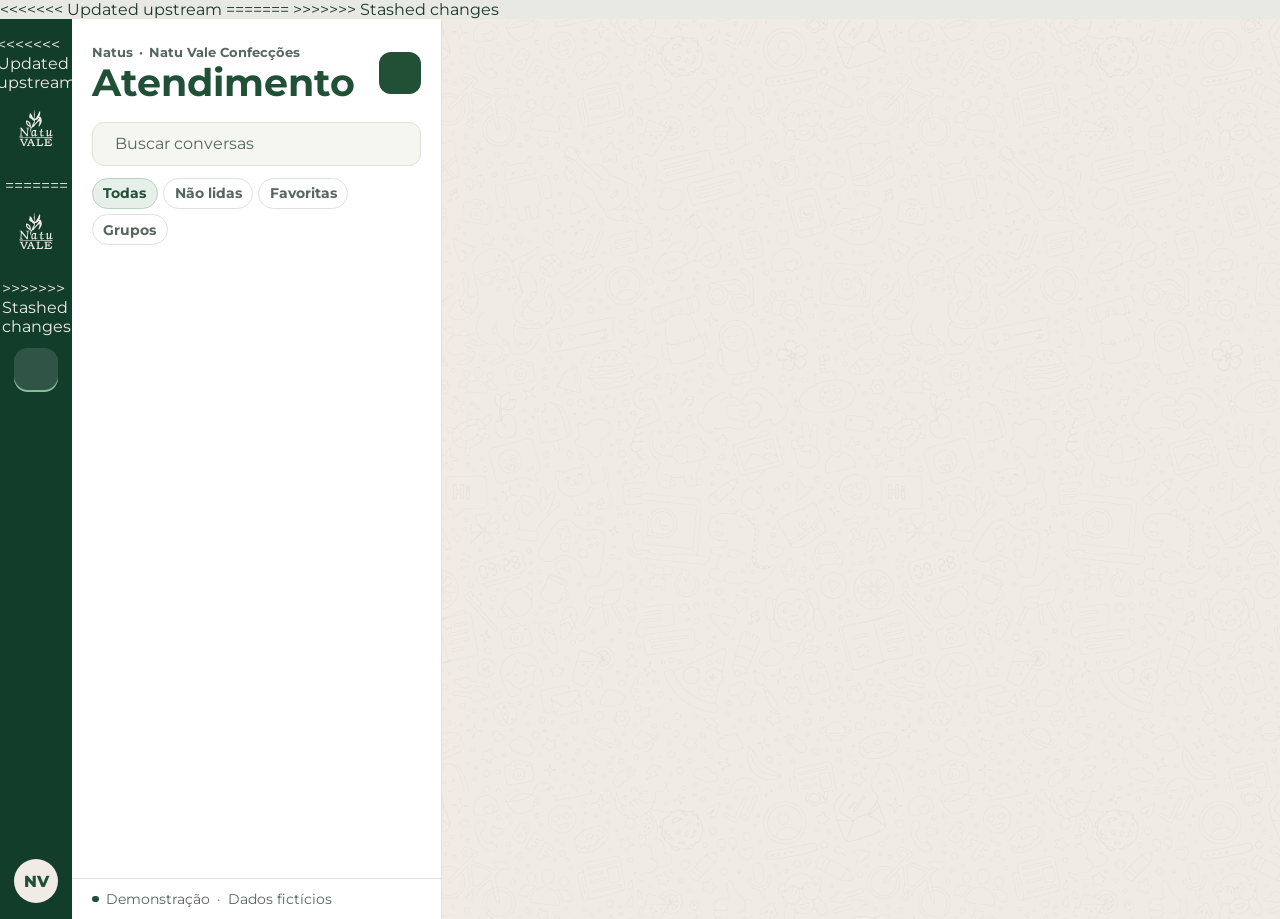
==== ChatBoot/index.html @ a0284fbe "Ok" ====
<!doctype html>
<html lang="pt-BR">
<head>
  <meta charset="utf-8">
  <meta name="viewport" content="width=device-width, initial-scale=1">
  <meta http-equiv="refresh" content="0; url=./interface/">
  <title>Natus · Atendimento Natu Vale</title>
</head>
<body>
  <a href="./interface/">Abrir demonstração do Natus</a>
</body>
</html>
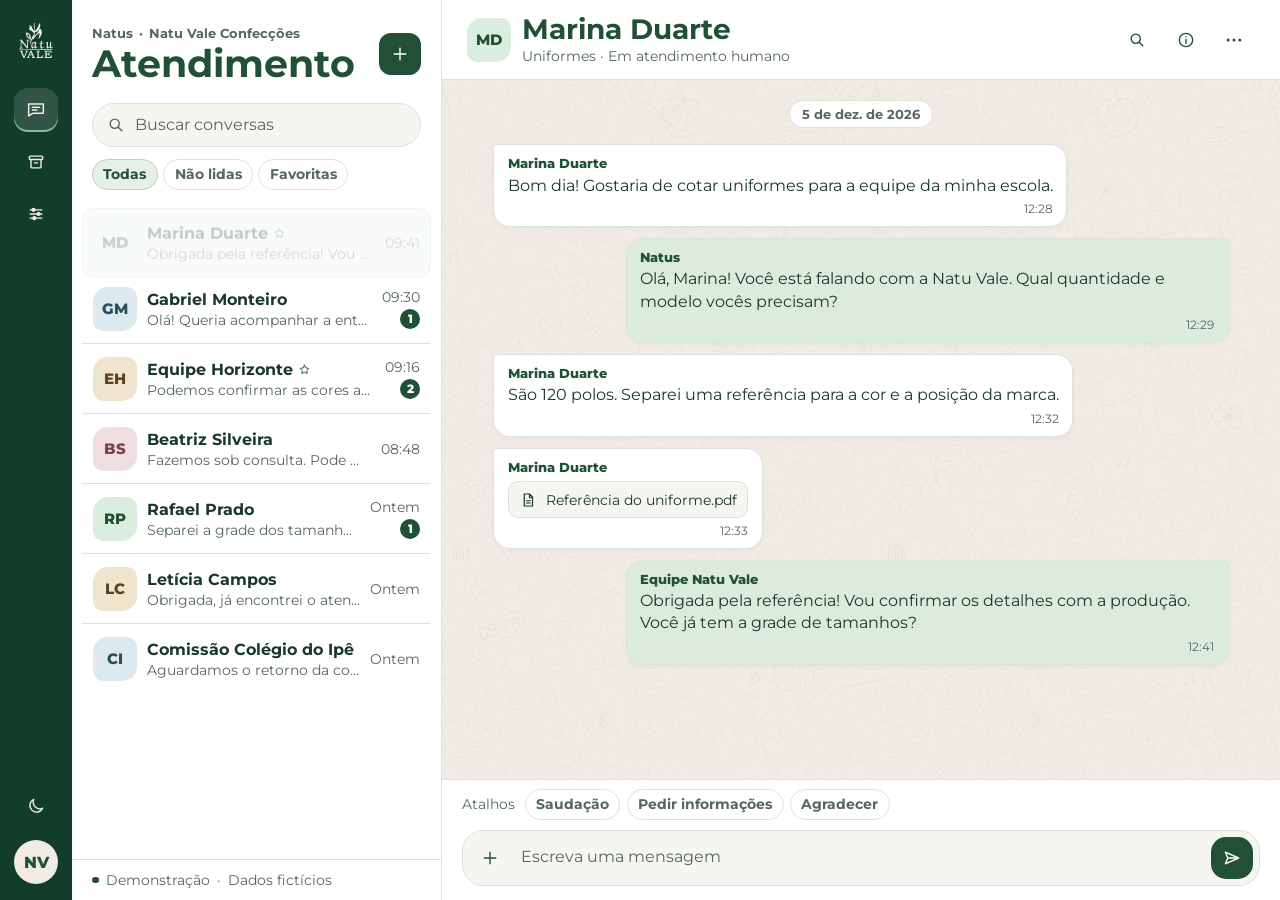
==== commit 30e5d604: "Organiza a demonstração do Natus para abertura direta e hospedagem" ====
--- a/ChatBoot/index.html
+++ b/ChatBoot/index.html
@@ -3,10 +3,10 @@
 <head>
   <meta charset="utf-8">
   <meta name="viewport" content="width=device-width, initial-scale=1">
-  <meta http-equiv="refresh" content="0; url=./interface/">
+  <meta http-equiv="refresh" content="0; url=./publicar/index.html">
   <title>Natus · Atendimento Natu Vale</title>
 </head>
 <body>
-  <a href="./interface/">Abrir demonstração do Natus</a>
+  <a href="./publicar/index.html">Abrir demonstração do Natus</a>
 </body>
 </html>
